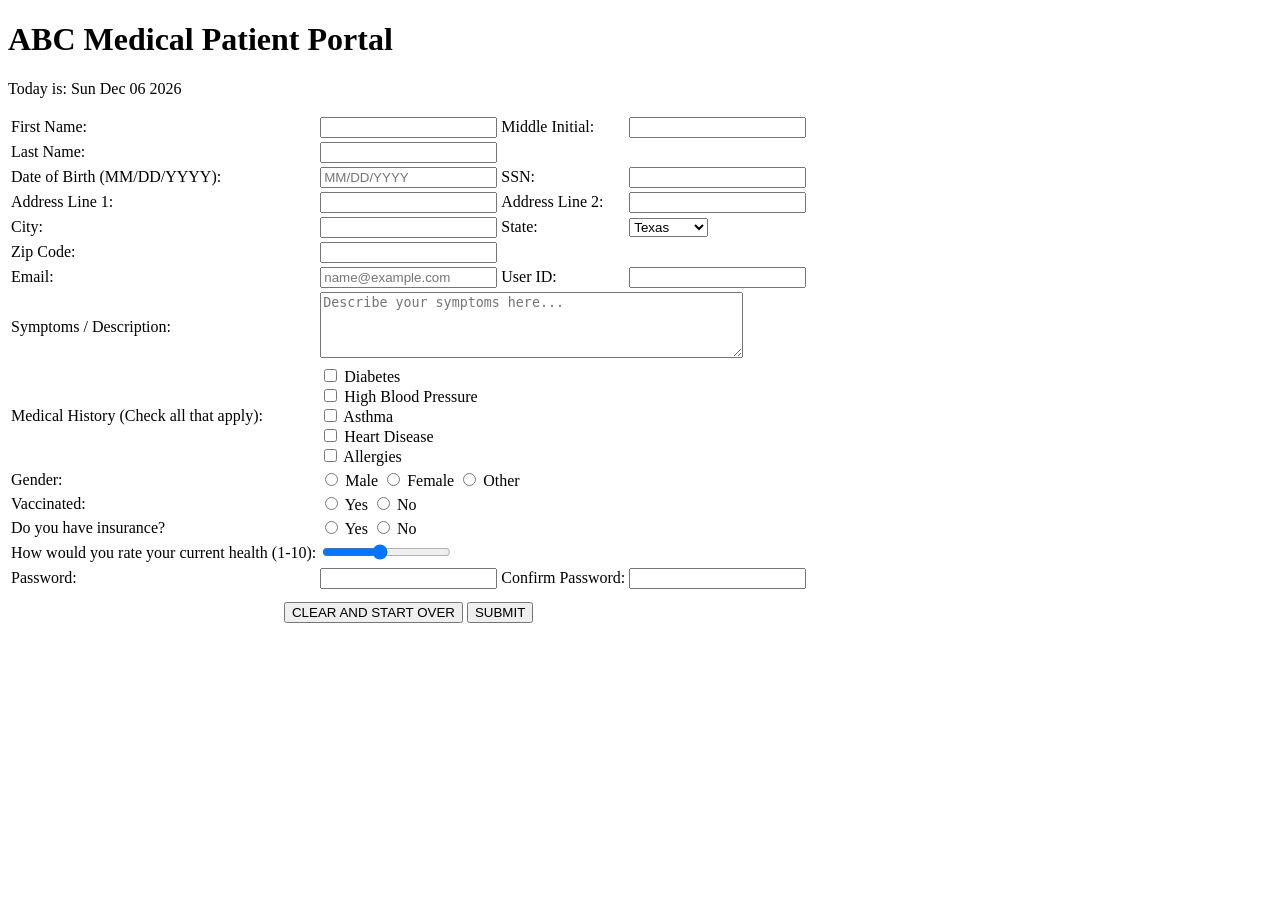
==== homework1/index.html @ 38c31411 "Rename patient-form.html to index.html" ====
<!DOCTYPE html>
<html lang="en">

<head>
    <meta charset="UTF-8">
    <meta name="viewport" content="width=device-width, initial-scale=1.0">
    <title>Patient Registration Form</title>

    <link rel="stylesheet" href="style.css">
</head>

<body>
     <div id="banner">

        <h1>ABC Medical Patient Portal</h1>

        <p id="date"></p>

    </div>

    <form>

<table>

    <tr>
        <td>First Name:</td>
        <td><input type="text" maxlength="30"></td>

        <td>Middle Initial:</td>
        <td><input type="text" maxlength="1"></td>
    </tr>

    <tr>
        <td>Last Name:</td>
        <td><input type="text" maxlength="30"></td>
    </tr>

<tr>
    <td>Date of Birth (MM/DD/YYYY):</td>
    <td><input type="text" placeholder="MM/DD/YYYY" maxlength="10"></td>

    <td>SSN:</td>
    <td><input type="password" maxlength="11"></td>
</tr>

    <tr>
    <td>Address Line 1:</td>
    <td><input type="text" maxlength="30"></td>

    <td>Address Line 2:</td>
    <td><input type="text" maxlength="30"></td>
</tr>

<tr>
    <td>City:</td>
    <td><input type="text" maxlength="30"></td>

    <td>State:</td>
    <td>
        <select>
            <option>Texas</option>
            <option>California</option>
            <option>New York</option>
            <option>Florida</option>
            <option>Illinois</option>
            <option>Other</option>
        </select>
    </td>
</tr>

<tr>
    <td>Zip Code:</td>
    <td><input type="text" maxlength="10"></td>
</tr>

    <tr>
    <td>Email:</td>
    <td><input type="email" placeholder="name@example.com"></td>

    <td>User ID:</td>
    <td><input type="text" maxlength="20"></td>
</tr>

    <tr>
    <td>Symptoms / Description:</td>
    <td colspan="3">
        <textarea rows="4" cols="50" placeholder="Describe your symptoms here..."></textarea>
    </td>
</tr>

    <tr>
    <td>Medical History (Check all that apply):</td>
    <td colspan="3">

        <input type="checkbox" name="history"> Diabetes<br>
        <input type="checkbox" name="history"> High Blood Pressure<br>
        <input type="checkbox" name="history"> Asthma<br>
        <input type="checkbox" name="history"> Heart Disease<br>
        <input type="checkbox" name="history"> Allergies<br>

    </td>
</tr>

    <tr>
    <td>Gender:</td>
    <td colspan="3">
        <input type="radio" name="gender"> Male
        <input type="radio" name="gender"> Female
        <input type="radio" name="gender"> Other
    </td>
</tr>

<tr>
    <td>Vaccinated:</td>
    <td colspan="3">
        <input type="radio" name="vaccine"> Yes
        <input type="radio" name="vaccine"> No
    </td>
</tr>

<tr>
    <td>Do you have insurance?</td>
    <td colspan="3">
        <input type="radio" name="insurance"> Yes
        <input type="radio" name="insurance"> No
    </td>
</tr>

    <tr>
    <td>How would you rate your current health (1-10):</td>
    <td colspan="3">
        <input type="range" min="1" max="10" value="5">
    </td>
</tr>

    <tr>
    <td>Password:</td>
    <td><input type="password" maxlength="20"></td>

    <td>Confirm Password:</td>
    <td><input type="password" maxlength="20"></td>
</tr>

    <tr>
    <td colspan="4" style="text-align:center; padding-top:10px;">

        <input type="reset" value="CLEAR AND START OVER">

        <input type="submit" value="SUBMIT">

    </td>
</tr>
    
</table>

</form>

    <script>
        const today = new Date();
        document.getElementById("date").innerHTML =
            "Today is: " + today.toDateString();
    </script>
</body>

</html>
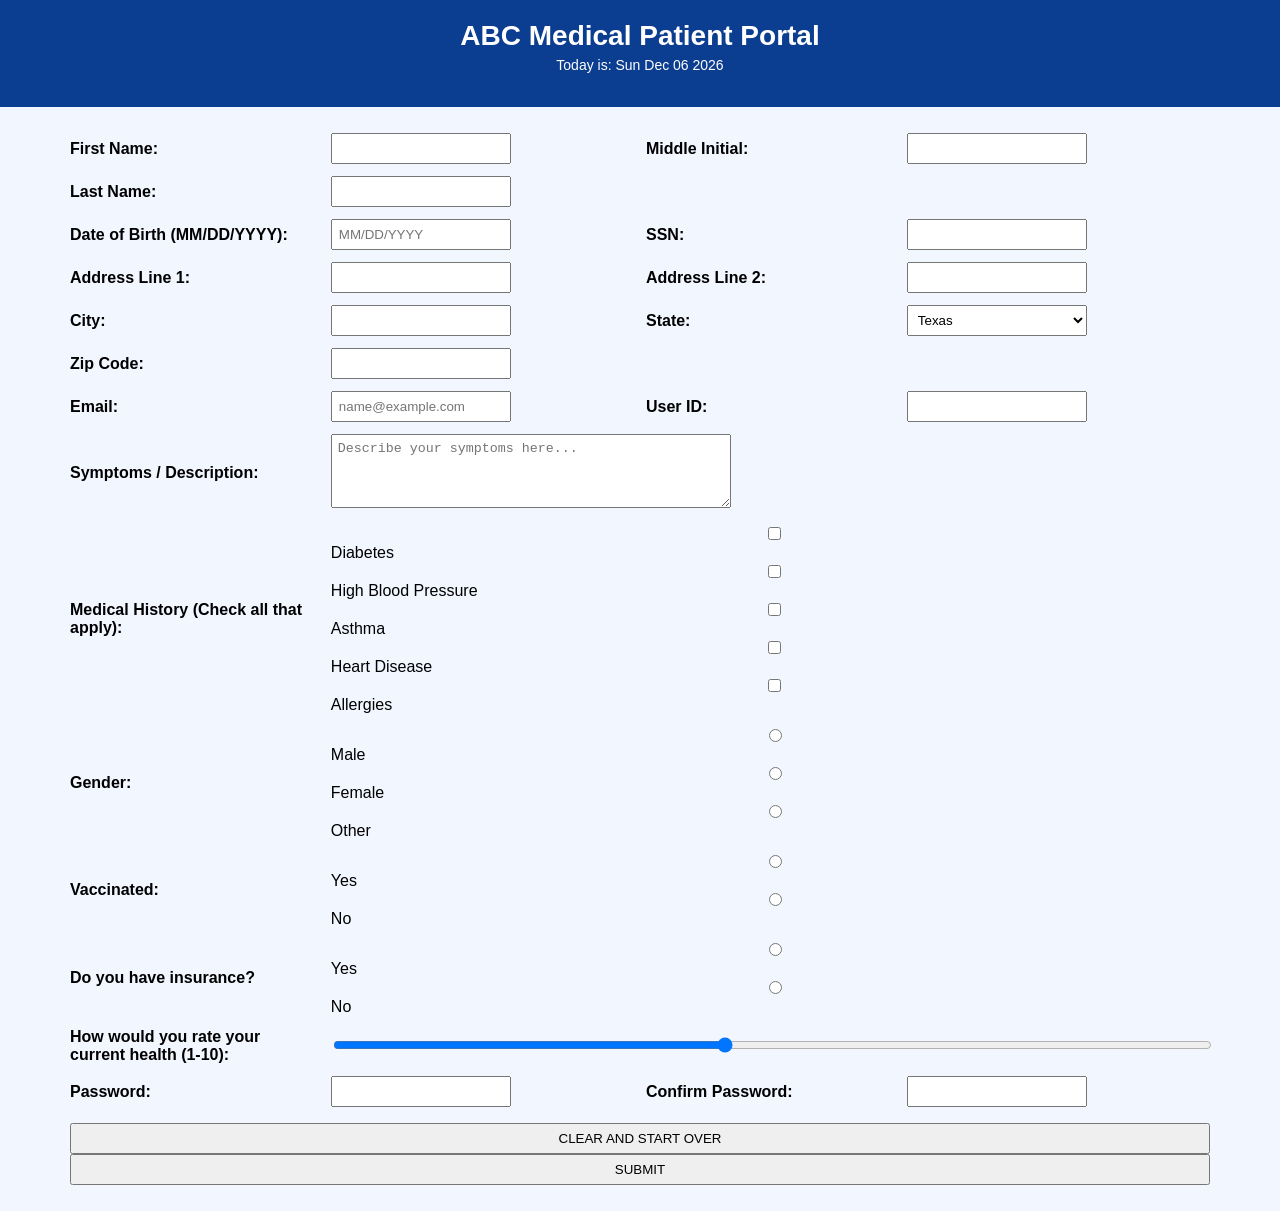
==== commit 56477572: "Add empty table cells in index.html" ====
--- a/homework1/index.html
+++ b/homework1/index.html
@@ -33,6 +33,9 @@
     <tr>
         <td>Last Name:</td>
         <td><input type="text" maxlength="30"></td>
+
+        <td></td>
+        <td></td>
     </tr>
 
 <tr>
@@ -71,6 +74,9 @@
 <tr>
     <td>Zip Code:</td>
     <td><input type="text" maxlength="10"></td>
+
+    <td></td>
+    <td></td>
 </tr>
 
     <tr>
--- a/homework1/style.css
+++ b/homework1/style.css
@@ -0,0 +1,75 @@
+/*
+Program Name: style.css
+Author: Jemimah Emmanuel
+Date Created: 06/17/2026
+Description: The styling for the patient registration form
+*/
+
+/* Background*/
+body{
+  background-color: #f2f6ff;
+  font-family: Arial, sans-serif;
+  margin: 0;
+  paddings: 0;
+}
+
+/* Banner styling */
+#banner {
+    background-color: #0b3d91;
+    color: white;
+    text-align: center;
+    padding: 20px;
+}
+
+/* Main heading */
+h1 {
+    margin: 0;
+    font-size: 28px;
+}
+
+/* Date text */
+#date {
+    margin-top: 5px;
+    font-size: 14px;
+}
+
+/* General form spacing (we'll use later) */
+table {
+    width: 90%;
+    margin: 20px auto;
+    border-collapse: collapse;
+}
+
+/* Inputs styling */
+input, select, textarea {
+    width: 100%;
+    padding: 6px;
+    box-sizing: border-box;
+}
+
+td {
+    padding: 6px;
+    vertical-align: middle;
+}
+
+td:first-child,
+td:nth-child(3) {
+    width: 180px;
+    font-weight: bold;
+    text-align: left;
+}
+
+td:nth-child(2),
+td:nth-child(4) {
+    width: 220px;
+}
+
+input[type="text"],
+input[type="password"],
+input[type="email"],
+select {
+  width: 180px;
+}
+textarea {
+  width: 400px;
+}
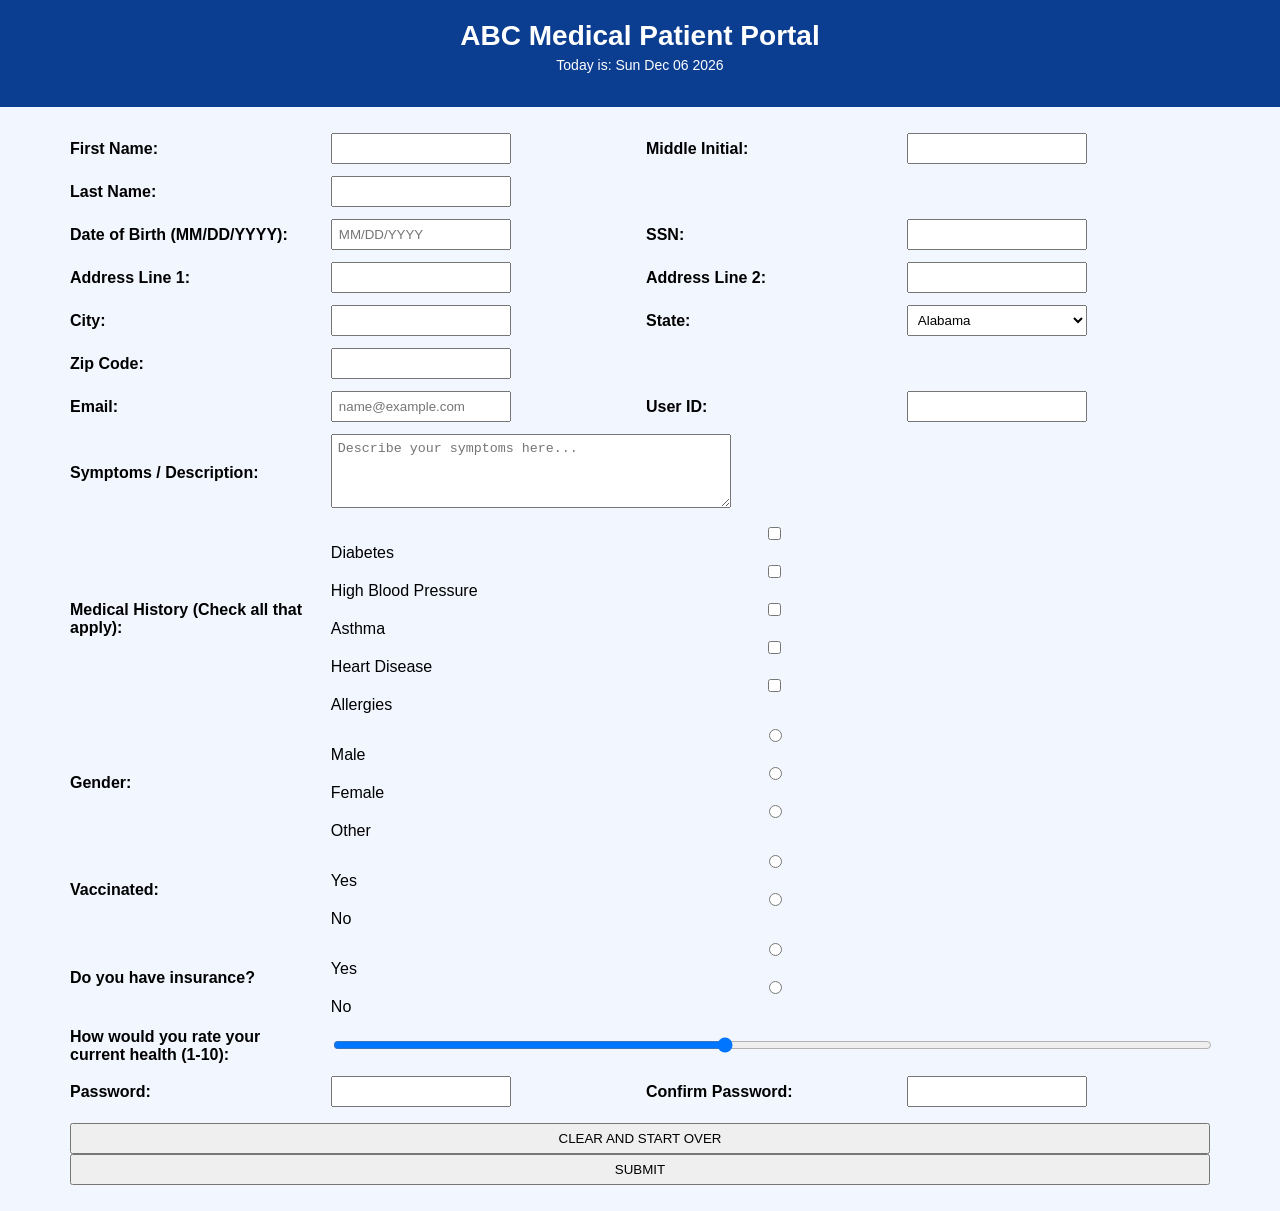
==== commit c12ce842: "Update state options in index.html" ====
--- a/homework1/index.html
+++ b/homework1/index.html
@@ -61,12 +61,56 @@
     <td>State:</td>
     <td>
         <select>
+            <option>Alabama</option>
+            <option>Alaska</option>
+            <option>Arizona</option>
+            <option>Arkansas</option>
+            <option>California</option>
+            <option>Colorado</option>
+            <option>Connecticut</option>
+            <option>Delaware</option>
+            <option>Florida</option>
+            <option>Georgia</option>
+            <option>Hawaii</option>
+            <option>Idaho</option>
+            <option>Illinois</option>
+            <option>Indiana</option>
+            <option>Iowa</option>
+            <option>Kansas</option>
+            <option>Kentucky</option>
+            <option>Louisiana</option>
+            <option>Maine</option>
+            <option>Maryland</option>
+            <option>Massachusetts</option>
+            <option>Michigan</option>
+            <option>Minnesota</option>
+            <option>Mississippi</option>
+            <option>Missouri</option>
+            <option>Montana</option>
+            <option>Nebraska</option>
+            <option>Nevada</option>
+            <option>New Hampshire</option>
+            <option>New Jersey</option>
+            <option>New Mexico</option>
+            <option>New York</option>
+            <option>North Carolina</option>
+            <option>North Dakota</option>
+            <option>Ohio</option>
+            <option>Oklahoma</option>
+            <option>Oregon</option>
+            <option>Pennsylvania</option>
+            <option>Rhode Island</option>
+            <option>South Carolina</option>
+            <option>South Dakota</option>
+            <option>Tennessee</option>
             <option>Texas</option>
-            <option>California</option>
-            <option>New York</option>
-            <option>Florida</option>
-            <option>Illinois</option>
-            <option>Other</option>
+            <option>Utah</option>
+            <option>Vermont</option>
+            <option>Virginia</option>
+            <option>Washington</option>
+            <option>West Virginia</option>
+            <option>Wisconsin</option>
+            <option>Wyoming</option>
         </select>
     </td>
 </tr>
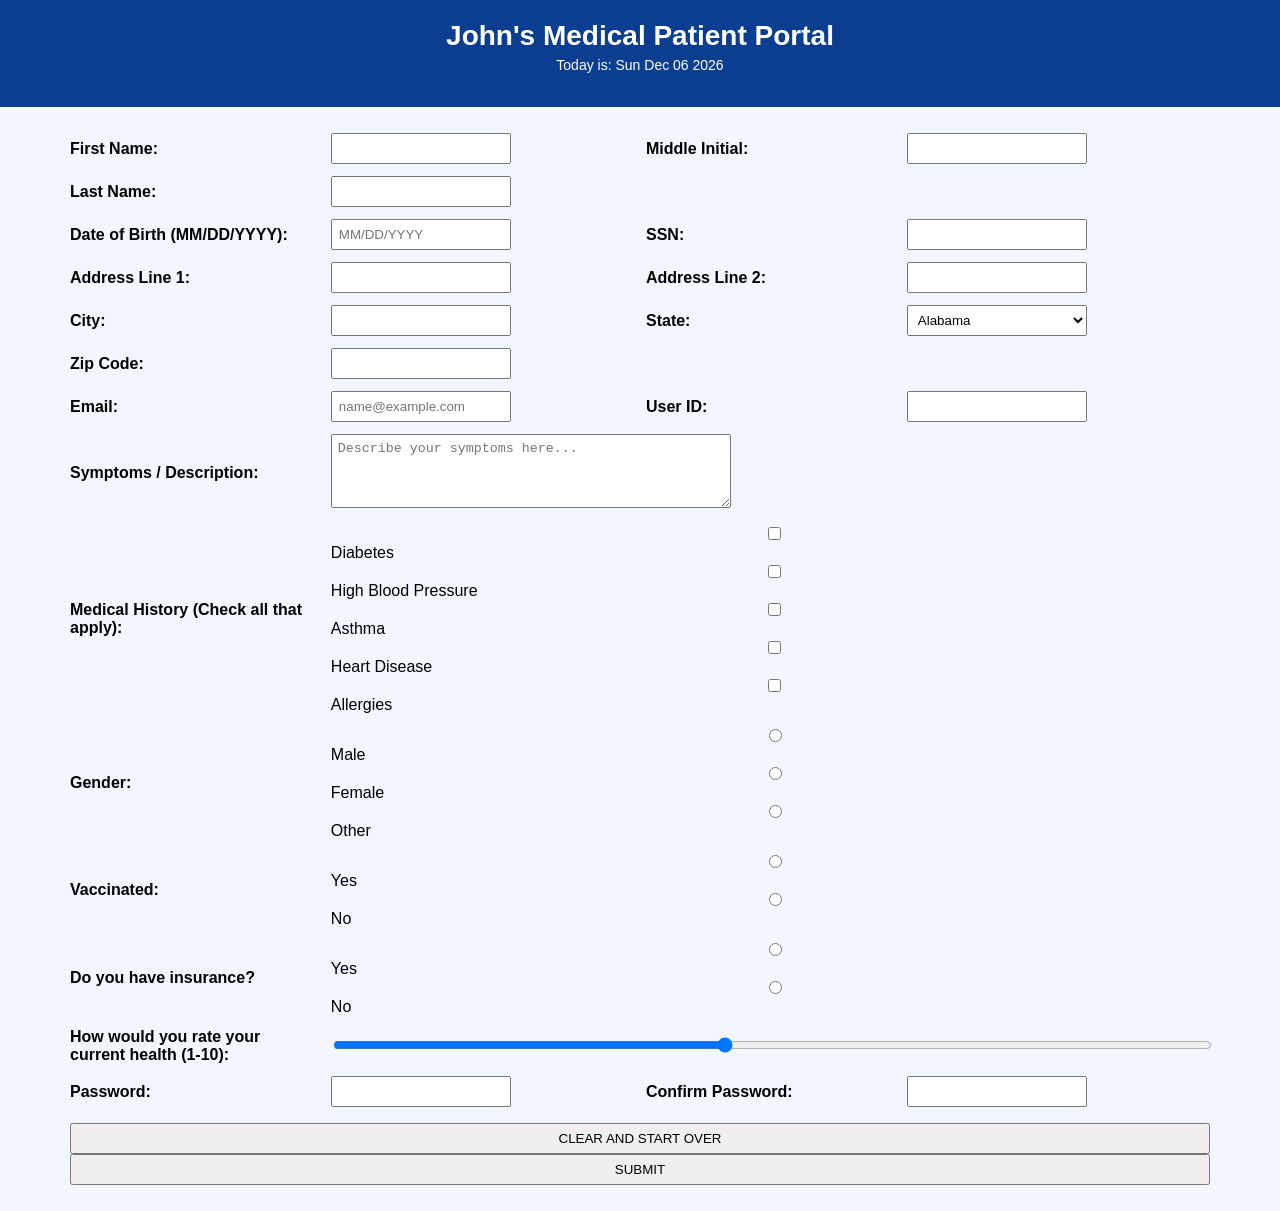
==== commit 8c2c1cbf: "Update title in index.html to reflect new branding" ====
--- a/homework1/index.html
+++ b/homework1/index.html
@@ -1,3 +1,13 @@
+<!--
+Program Name: index.html
+Author: Jemimah Emmanuel
+Date Created: June 2026
+Date Last Edited: 21 June 2026
+Version: 1.0
+Description: Patient registration form for John's Medical Patient Portal.
+-->
+
+
 <!DOCTYPE html>
 <html lang="en">
 
@@ -12,7 +22,7 @@
 <body>
      <div id="banner">
 
-        <h1>ABC Medical Patient Portal</h1>
+        <h1>John's Medical Patient Portal</h1>
 
         <p id="date"></p>
 
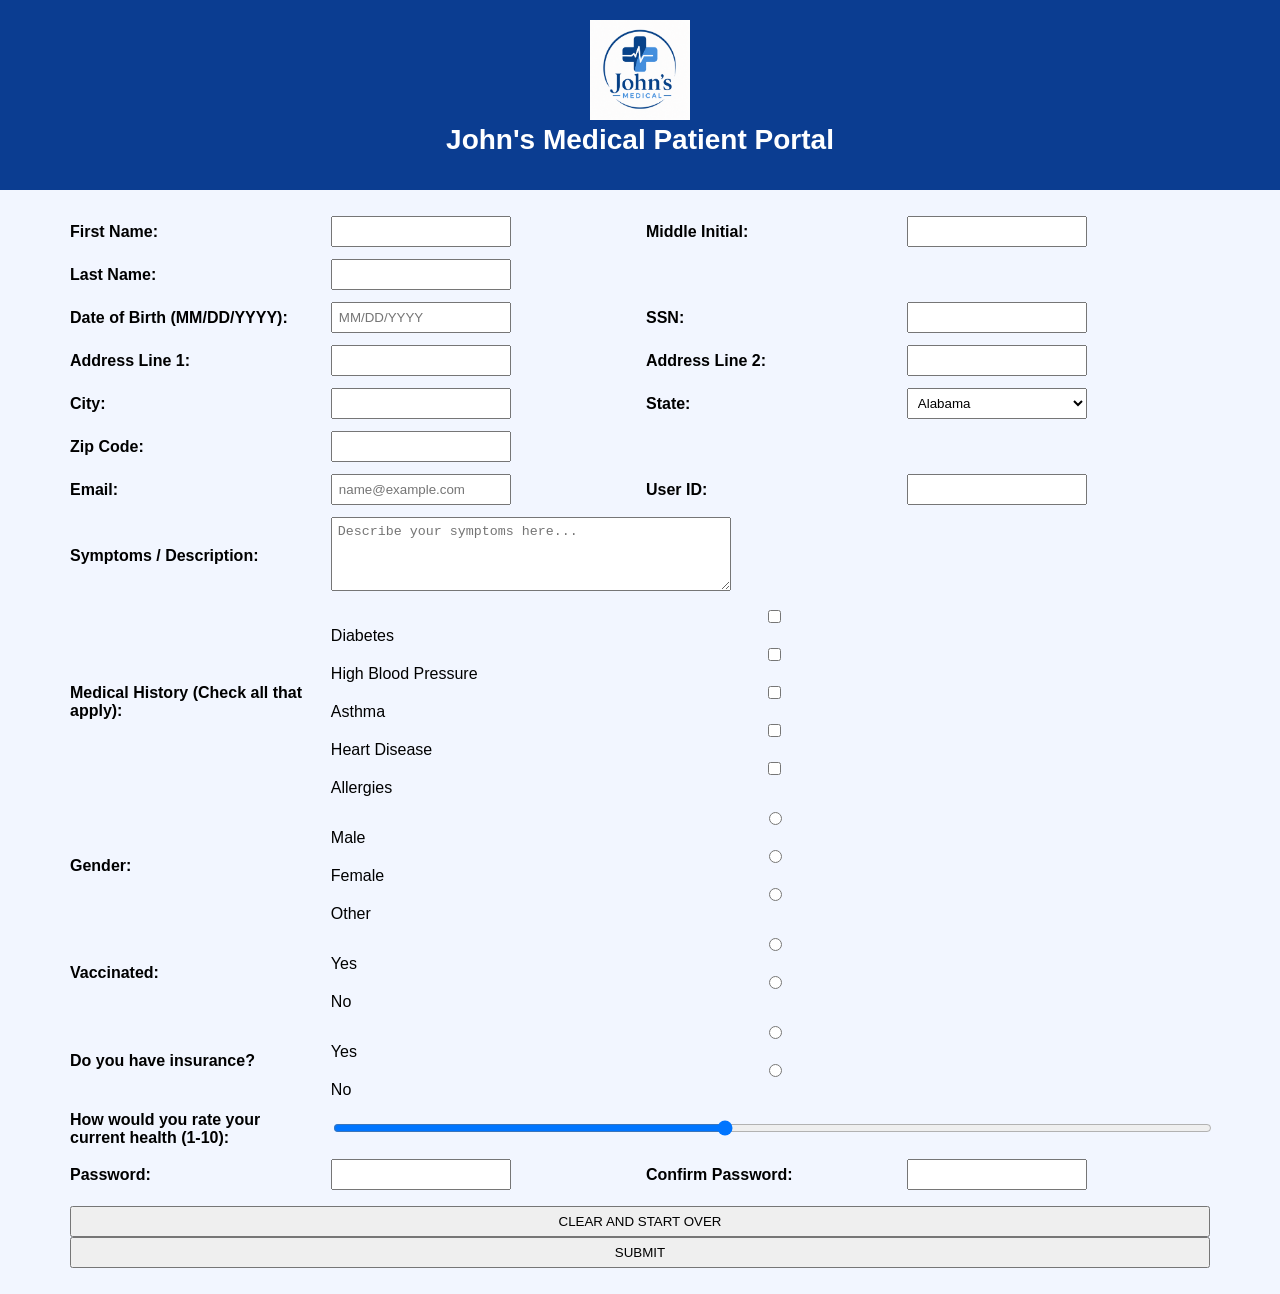
==== commit 4b91b583: "Enhance index.html with logo and footer Added logo image and footer section with contact button." ====
--- a/homework1/index.html
+++ b/homework1/index.html
@@ -22,13 +22,15 @@
 <body>
      <div id="banner">
 
+         <img src="logo.png" alt="John's Medical Center Logo" width="100">
+
         <h1>John's Medical Patient Portal</h1>
 
         <p id="date"></p>
 
     </div>
 
-    <form>
+    <form action= "thankyou.html">
 
 <table>
 
@@ -214,8 +216,17 @@
 </table>
 
 </form>
+</div>
 
     <script>
+
+        <div id="footer">
+
+    <button type="button">Contact Us</button>
+
+    <p>© 2026 John's Medical Center</p>
+
+</div>
         const today = new Date();
         document.getElementById("date").innerHTML =
             "Today is: " + today.toDateString();
